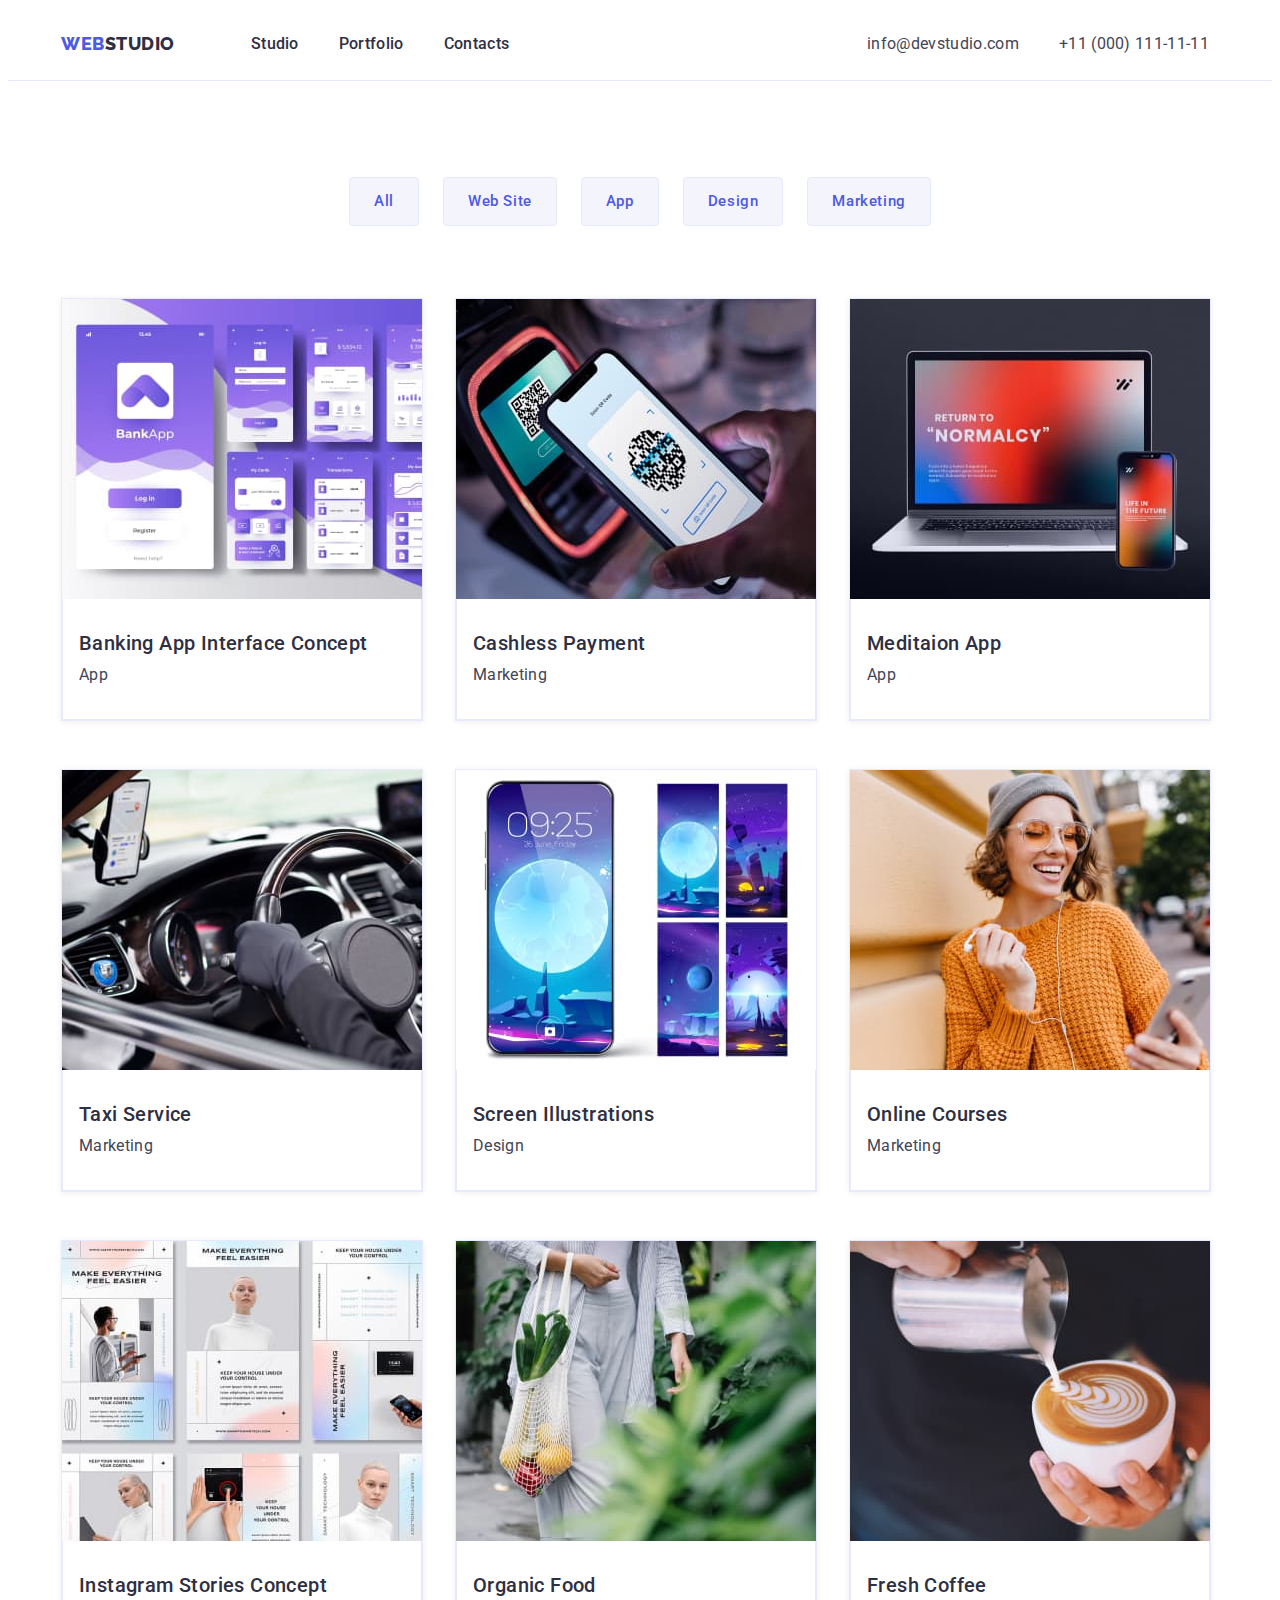
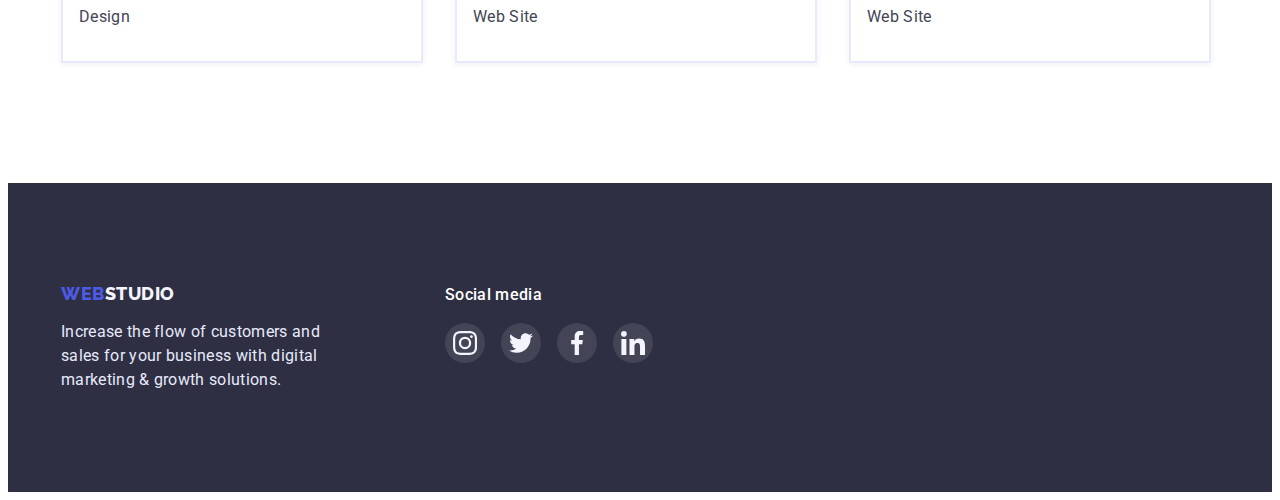
==== portfolio.html @ 4a29c6fa "Initial commit" ====
<!DOCTYPE html>
<html lang="en">
  <head>
    <meta charset="UTF-8" />
    <meta http-equiv="X-UA-Compatible" content="IE=edge" />
    <meta name="viewport" content="width=device-width, initial-scale=1.0" />
    <title>Portfolio</title>
    <link rel="preconnect" href="https://fonts.googleapis.com" />
    <link rel="preconnect" href="https://fonts.gstatic.com" crossorigin />
    <link
      href="https://fonts.googleapis.com/css2?family=Raleway:wght@800&family=Roboto:wght@400;500;700;900&display=swap"
      rel="stylesheet"
    />
    <link
      rel="stylesheet"
      href="https://cdnjs.cloudflare.com/ajax/libs/modern-normalize/1.1.0/modern-normalize.min.css"
      integrity="sha512-wpPYUAdjBVSE4KJnH1VR1HeZfpl1ub8YT/NKx4PuQ5NmX2tKuGu6U/JRp5y+Y8XG2tV+wKQpNHVUX03MfMFn9Q=="
      crossorigin="anonymous"
      referrerpolicy="no-referrer"
    />
    <link rel="stylesheet" href="./css/style.css" />
  </head>
  <body>
    <header class="header">
      <div class="container header-list">
        <!-- navigation-->
        <nav class="header-navigation">
          <a class="header-logo" href="./index.html">
            <span class="span-logo">Web</span>Studio</a
          >
          <ul class="header-list list">
            <li class="header-item">
              <a class="header-link" href="./index.html">Studio</a>
            </li>
            <li class="header-item">
              <a class="header-link" href="./portfolio.html">Portfolio</a>
            </li>
            <li class="header-item">
              <a class="header-link" href="./contacts.html">Contacts</a>
            </li>
          </ul>
        </nav>

        <address class="address">
          <ul class="address-list list">
            <li class="address-phone">
              <a class="address-link" href="mailto:info@devstudio.com"
                >info@devstudio.com</a
              >
            </li>
            <li class="address-email">
              <a class="address-link" href="tel:+110001111111"
                >+11 (000) 111-11-11</a
              >
            </li>
          </ul>
        </address>
      </div>
    </header>
    <main class="main">
      <!--Filters-->
      <section class="portfolio-section">
        <div class="container">
          <h1 class="visually-hidden">Portfolio page</h1>
          <ul class="filter-list list">
            <li class="filter-list-item">
              <button class="filter-list-item-btn" type="button">All</button>
            </li>
            <li class="filter-list-item">
              <button class="filter-list-item-btn" type="button">
                Web Site
              </button>
            </li>
            <li class="filter-list-item">
              <button class="filter-list-item-btn" type="button">App</button>
            </li>
            <li class="filter-list-item">
              <button class="filter-list-item-btn" type="button">Design</button>
            </li>
            <li class="filter-list-item">
              <button class="filter-list-item-btn" type="button">
                Marketing
              </button>
            </li>
          </ul>

          <!--Projects-->

          <ul class="projects-section-list list">
            <li class="projects-section-item">
              <a class="projects-card" href=" ">
                <img
                  src="./images/img1.1.jpg"
                  alt="different screens of app"
                  width="360"
                />
                <div class="portfolio-card">
                  <h2 class="projects-section-name">
                    Banking App Interface Concept
                  </h2>
                  <p class="projects-section-type">App</p>
                </div></a
              >
            </li>
            <li class="projects-section-item">
              <a class="projects-card" href=" ">
                <img
                  src="./images/img1.2.jpg"
                  alt="phone with QR reader on the screen"
                  width="360"
                />
                <div class="portfolio-card">
                  <h2 class="projects-section-name">Cashless Payment</h2>
                  <p class="projects-section-type">Marketing</p>
                </div></a
              >
            </li>
            <li class="projects-section-item">
              <a class="projects-card" href=" ">
                <img
                  src="./images/img1.3.jpg"
                  alt="laptop and phone with the same app on the screen"
                  width="360"
                />
                <div class="portfolio-card">
                  <h2 class="projects-section-name">Meditaion App</h2>
                  <p class="projects-section-type">App</p>
                </div></a
              >
            </li>
            <li class="projects-section-item">
              <a class="projects-card" href=" ">
                <img
                  src="./images/img1.4.jpg"
                  alt="steering wheel with hands on it and a phone abow"
                  width="360"
                />
                <div class="portfolio-card">
                  <h2 class="projects-section-name">Taxi Service</h2>
                  <p class="projects-section-type">Marketing</p>
                </div></a
              >
            </li>
            <li class="projects-section-item">
              <a class="projects-card" href=" ">
                <img
                  src="./images/img1.5.jpg"
                  alt="different screen backgrounds with the Moon and cliffs"
                  width="360"
                />
                <div class="portfolio-card">
                  <h2 class="projects-section-name">Screen Illustrations</h2>
                  <p class="projects-section-type">Design</p>
                </div></a
              >
            </li>
            <li class="projects-section-item">
              <a class="projects-card" href=" ">
                <img
                  src="./images/img1.6.jpg"
                  alt="Girl with headphones and phone"
                  width="360"
                />
                <div class="portfolio-card">
                  <h2 class="projects-section-name">Online Courses</h2>
                  <p class="projects-section-type">Marketing</p>
                </div></a
              >
            </li>
            <li class="projects-section-item">
              <a class="projects-card" href=" ">
                <img
                  src="./images/img1.7.jpg"
                  alt="screenshots of instagram stories"
                  width="360"
                />
                <div class="portfolio-card">
                  <h2 class="projects-section-name">
                    Instagram Stories Concept
                  </h2>
                  <p class="projects-section-type">Design</p>
                </div></a
              >
            </li>
            <li class="projects-section-item">
              <a class="projects-card" href=" ">
                <img
                  src="./images/img1.8.jpg"
                  alt="woman with a bag and friuts inside of it"
                  width="360"
                />
                <div class="portfolio-card">
                  <h2 class="projects-section-name">Organic Food</h2>
                  <p class="projects-section-type">Web Site</p>
                </div></a
              >
            </li>
            <li class="projects-section-item">
              <a class="projects-card" href=" ">
                <img
                  src="./images/img1.9.jpg"
                  alt="moment of adding milk into the Coffee"
                  width="360"
                />
                <div class="portfolio-card">
                  <h2 class="projects-section-name">Fresh Coffee</h2>
                  <p class="projects-section-type">Web Site</p>
                </div></a
              >
            </li>
          </ul>
        </div>
      </section>
    </main>
    <footer class="footer">
      <div class="container footer-cards">
        <div class="footer-card">
          <a class="footer-link" href="./index.html"
            ><span class="footer-span-logo">Web</span>Studio</a
          >
          <p class="footer-text">
            Increase the flow of customers and sales for your business with
            digital marketing & growth solutions.
          </p>
        </div>
        <div class="footer-social">
          <p class="footer-social-header">Social media</p>
          <ul class="footer-social-list">
            <li class="footer-social-list-item">
              <a class="footer-social-link" href="">
                <svg class="footer-icon" width="24" height="24">
                  <use href="./images/icons.svg#icon-instagram"></use>
                </svg>
              </a>
            </li>
            <li class="footer-social-list-item">
              <a class="footer-social-link" href="">
                <svg class="footer-icon" width="24" height="24">
                  <use href="./images/icons.svg#icon-twitter"></use>
                </svg>
              </a>
            </li>
            <li class="footer-social-list-item">
              <a class="footer-social-link" href="">
                <svg class="footer-icon" width="24" height="24">
                  <use href="./images/icons.svg#icon-facebook"></use>
                </svg>
              </a>
            </li>
            <li class="footer-social-list-item">
              <a class="footer-social-link" href="">
                <svg class="footer-icon" width="24" height="24">
                  <use href="./images/icons.svg#icon-linkedin"></use>
                </svg>
              </a>
            </li>
          </ul>
        </div>
      </div>
    </footer>
  </body>
</html>
---- css/style.css ----
body {
  font-family: 'Roboto', sans-serif;
  color: var(--small-elements-color);
  background-color: var(--main-background);
}
h1,
h2,
h3,
h3,
h4,
h5,
h6,
p {
  margin: 0;
}
ul {
  list-style: none;
  margin: 0;
  padding-left: 0;
}
a {
  text-decoration: none;
  color: inherit;
}
img {
  display: block;
  max-width: 100%;
  height: auto;
}
.container {
  width: 1158px;

  margin-right: auto;

  margin-left: auto;
  padding-left: 15px;
  padding-right: 15px;
}
:root {
  --text-color: #2e2f42; /* NAVY BLUE */
  --hover-btn: #404bbf; /* OCEAN */
  --small-elements-color: #434455; /* slate*/
  --main-background: #ffffff; /* white*/
  --logo-color: #4d5ae5; /* iris*/
  --footer-link-color: #f4f4fd; /* CLOUD */
  --footer-text-color: #e7e9fc; /* CORNFLOWER */
  --borders-color: #8e8f99; /* LIGHT SLATE */
  --logo-font: 'Raleway', sans-serif;
  --universal-gap: 24px;
  --green: #31d0aa;
  --footer-socials-bcgr: rgba(255, 255, 255, 0.1);
  --hero-eclipse: rgba(46, 47, 66, 0.7);
}
.list {
  list-style: none;
  list-style-position: inherit;
}
.visually-hidden {
  position: absolute;
  width: 1px;
  height: 1px;
  margin: -1px;
  border: 0;
  padding: 0;
  white-space: nowrap;
  clip-path: inset(100%);
  clip: rect(0 0 0 0);
  overflow: hidden;
}
/* -----------header----------- */
.header-list {
  display: flex;
  align-items: center;
  gap: 40px;
}
.header {
  border-bottom: 1px solid var(--footer-text-color);
}
.header-navigation {
  display: flex;
  align-items: center;
}

.header-logo {
  font-family: var(--logo-font);
  font-weight: 800;
  font-size: 18px;
  line-height: 1.33;
  margin-right: 76px;
  letter-spacing: 0.03em;
  text-transform: uppercase;
  color: var(--text-color);

  text-decoration: none;
}
.span-logo {
  color: var(--logo-color);
}

.header-link {
  display: inline-block;
  text-decoration: none;
  color: var(--text-color);
  font-weight: 500;
  font-size: 16px;
  line-height: 1.5;
  padding-top: 24px;
  padding-bottom: 24px;
  letter-spacing: 0.02em;
}
.header-link:hover,
.header-link:focus {
  color: var(--hover-btn);
}

/* ------------address-------------- */
.address-list {
  display: flex;
  gap: 20px;
  margin-left: auto;
}
.address-link {
  text-decoration: none;
  color: var(--small-elements-color);
  font-style: normal;
  font-size: 16px;
  line-height: 1.5;
  padding: 24px 10px;
  letter-spacing: 0.02em;
}
.address-link:hover,
.address-link:focus {
  color: var(--hover-btn);
}
.address-phone {
}
.address {
  margin-left: auto;
}
.address-email {
}

/*---------------------footer--------------- */
.footer {
  background: var(--text-color);
  padding: 100px 0;
}
.footer-cards {
  display: flex;
  align-items: baseline;
}
.footer-card {
}
.footer-link {
  text-decoration: none;
  color: var(--footer-link-color);

  font-family: var(--logo-font);

  font-weight: 800;
  font-size: 18px;
  line-height: 1.16;

  margin-bottom: 8px;
  letter-spacing: 0.03em;
  text-transform: uppercase;
}
.footer-text {
  font-size: 16px;
  line-height: 1.5;
  /* or 150% */
  width: 264px;
  letter-spacing: 0.02em;
  max-height: 264px;
  margin-top: 16px;

  color: var(--footer-text-color);
}
.footer-span-logo {
  color: var(--logo-color);
}
.footer-social {
  margin-left: 120px;
  width: 208px;
  height: 80px;
}
.footer-social-header {
  font-weight: 500;
  font-size: 16px;
  line-height: 24px;
  /* identical to box height, or 150% */

  letter-spacing: 0.02em;
  color: var(--main-background);
  margin-bottom: 16px;
}
.footer-social-list {
  display: flex;
  gap: 16px;
}
.footer-social-list-item {
}
.footer-social-link {
  display: flex;
  border: 0px solid var(--footer-socials-bcgr);
  border-radius: 50%;
  background-color: var(--footer-socials-bcgr);
  width: 40px;
  height: 40px;
  justify-content: center;
  align-items: center;
  fill: var(--footer-link-color);
}
.footer-social-link:is(:hover, :focus) {
  background-color: var(--green);
}
.footer-icon {
}

/*---------------------hero--------------- */
.hero {
  height: 600px;
  background: var(--text-color);
  background-image: linear-gradient(var(--hero-eclipse), var(--hero-eclipse)),
    url(../images/hero.jpg);
  background-repeat: no-repeat;
  background-position: center;
  background-size: cover;
  margin-left: auto;
  margin-right: auto;
  max-width: 1440px;
  padding-top: 188px;
  padding-bottom: 188px;
}
.hero-container {
  display: flex;
  flex-direction: column;
  align-items: center;
  max-width: 1440рх;
}
.hero-slogan {
  /* Header 1 */
  display: block;

  width: 496px;
  font-size: 56px;
  line-height: 1.07;
  /* or 107% */

  margin-bottom: 48px;
  text-align: center;
  letter-spacing: 0.02em;

  color: var(--main-background);
}
.hero-button {
  font-family: inherit;
  background: var(--logo-color);
  border-radius: 4px;
  padding: 16px 32px;
  min-width: 169px;

  font-weight: 500;
  font-size: 16px;
  line-height: 1.5;

  color: var(--main-background);
  border-style: none;
  /* Inside auto layout */
  cursor: pointer;
}
.hero-button:hover {
  background-color: var(--hover-btn);
}
/*----------------------------Values---------------------*/
.values-section {
  padding: 120px 0;
}

.values-section-list {
  display: flex;
  gap: var(--universal-gap);
}

.values-section-item {
  width: calc((100%-72px) / 4);
}
.value-item-box {
  display: flex;
  justify-content: center;
  align-items: center;
  background-color: var(--footer-link-color);
  border-radius: 4px;
  margin-bottom: 8px;
  min-height: 112px;
}
.value-icon {
}
.values-section-item-header {
  font-weight: 500;
  font-size: 20px;
  line-height: 1.2;
  margin-bottom: 8px;
  letter-spacing: 0.02em;

  /* NAVY BLUE */

  color: var(--text-color);
}
.values-section-item-text {
  font-size: 16px;
  line-height: 1.5;
  /* or 150% */

  letter-spacing: 0.02em;

  /* SLATE */

  color: var(--text-color);
}
/*----------------------------Doing---------------------*/
.doing-section {
  padding-bottom: 120px;
}
.doing-section-header {
  font-size: 36px;
  line-height: 1.11;

  text-align: center;
  letter-spacing: 0.02em;
  text-transform: capitalize;
  margin-bottom: 72px;

  /* NAVY BLUE */
  color: var(--text-color);
}

.doing-section-list {
  display: flex;
  gap: var(--universal-gap);
  padding-left: 0;
}
/*
.doing-section-item {
} */
/*----------------------------Team---------------------*/
.team-section {
  padding-top: 120px;
  padding-bottom: 120px;
  background-color: var(--footer-link-color);
}
.team-section-header {
  font-size: 36px;
  line-height: 1.11;
  text-align: center;
  letter-spacing: 0.02em;
  text-transform: capitalize;
  margin-bottom: 72px;

  /* NAVY BLUE */

  color: var(--text-color);
}
.team-section-lsit {
  display: flex;

  gap: var(--universal-gap);
  padding-left: 0;
}

.team-section-item {
  box-shadow: 0px 1px 6px rgb(46 47 66 / 8%), 0px 1px 1px rgb(46 47 66 / 16%),
    0px 2px 1px rgb(46 47 66 / 8%);
  border-radius: 0 0 4px 4px;
}
.card {
  text-align: center;
  background: var(--main-background);
  box-shadow: 0px 1px 6px rgba(46, 47, 66, 0.08),
    0px 1px 1px rgba(46, 47, 66, 0.16), 0px 2px 1px rgba(46, 47, 66, 0.08);
  border-radius: 0px 0px 4px 4px;

  padding: 32px 16px;
}
.team-section-name {
  font-weight: 500;
  font-size: 20px;
  line-height: 1.2;
  margin-bottom: 8px;

  letter-spacing: 0.02em;
  color: var(--text-color);
}
.team-section-position {
  font-size: 16px;
  line-height: 1.5;
  letter-spacing: 0.02em;
  margin-bottom: 8px;
}

.social-list {
  display: flex;
  gap: 24px;
  justify-content: center;
  align-items: center;
}
.social-list-link {
  background-color: var(--logo-color);
}
.social-list-link:hover {
  background-color: var(--hover-btn);
  color: var(--hover-btn);
}
.social-list-item {
}
.social-list-link {
  display: flex;
  background-color: var(--logo-color);

  border-radius: 50%;

  width: 40px;
  height: 40px;
  justify-content: center;
  align-items: center;
}

.team-social-icon {
  fill: var(--footer-link-color);
}

/* ----------------------------------Customers section ----------------------------------- */
.customers-section {
  padding: 130px 0 120px 0;
}
.customers-section-header {
  font-size: 36px;
  line-height: 1.11;
  text-align: center;
  letter-spacing: 0.02em;
  text-transform: capitalize;
  margin-bottom: 72px;

  /* NAVY BLUE */

  color: var(--text-color);
}
.customers-list {
  display: flex;
  gap: var(--universal-gap);
  justify-content: center;
}
.customers-list-item {
  width: 168px;
  height: 88px;
}
.customers-link {
  display: flex;
  justify-content: center;
  align-items: center;
  width: 100%;
  height: 100%;
  border: 1px solid var(--borders-color);
  border-radius: 4%;
}

.customers-link:is(:hover, :focus) {
  border-color: var(--hover-btn);
  color: var(--hover-btn);
}

.customers-icon {
  fill: var(--borders-color);
}
.customers-link:hover .customers-icon,
.customers-link:focus .customers-icon {
  fill: var(--hover-btn);
}

/* -------------------------------Portfolio page------------------------- */
.portfolio-section {
  padding-top: 96px;
  padding-bottom: 120px;
}
.filter-list {
  display: flex;
  justify-content: center;
  gap: var(--universal-gap);
  padding-left: 0;
  margin-bottom: 72px;
}
/* 
.filter-list-item {
} */
.filter-list-item-btn {
  font-family: inherit;
  padding: 12px 24px;

  /* CLOUD */

  background: var(--footer-link-color);
  /* CORNFLOWER */

  border: 1px solid var(--footer-text-color);
  border-radius: 4px;
  font-weight: 500;
  font-size: 15px;
  line-height: 1.5;

  letter-spacing: 0.04em;

  /* IRIS */

  color: var(--logo-color);
  cursor: pointer;
}
.filter-list-item-btn:hover,
.filter-list-item-btn:focus {
  border: 0;
  color: var(--main-background);
  background: var(--hover-btn);
  box-shadow: 0px 3px 1px rgba(0, 0, 0, 0.1), 0px 2px 1px rgba(0, 0, 0, 0.08),
    0px 2px 2px rgba(0, 0, 0, 0.12);
}
/* ----------------------------------Projects section--------------------- */

.projects-section-list {
  display: flex;
  flex-wrap: wrap;
  column-gap: var(--universal-gap);
  row-gap: 48px;
  padding-left: 0;
}

.projects-section-item {
  flex-basis: calc((100% - 48px) / 3);
}
.projects-card {
  display: inline-block;
  border: 1px solid var(--footer-text-color);
  box-shadow: 0px 1px 6px rgba(46, 47, 66, 0.08);
}
.projects-card:hover,
.projects-card:focus {
  border: 0.5px solid var(--footer-link-color)
  box-shadow: 0px 1px 6px rgba(46, 47, 66, 0.08),
    0px 1px 1px rgba(46, 47, 66, 0.16), 0px 2px 1px rgba(46, 47, 66, 0.08);
}
.portfolio-card {
  padding-top: 32px;
  padding-bottom: 32px;
  padding-left: 16px;

  border: 1px solid var(--footer-text-color);
  border-top: none;
}
.projects-section-name {
  font-weight: 500;
  font-size: 20px;
  line-height: 1.2;
  margin-bottom: 8px;

  letter-spacing: 0.02em;
  color: var(--text-color);
}
.projects-section-type {
  font-size: 16px;
  line-height: 1.5;
  letter-spacing: 0.02em;
}
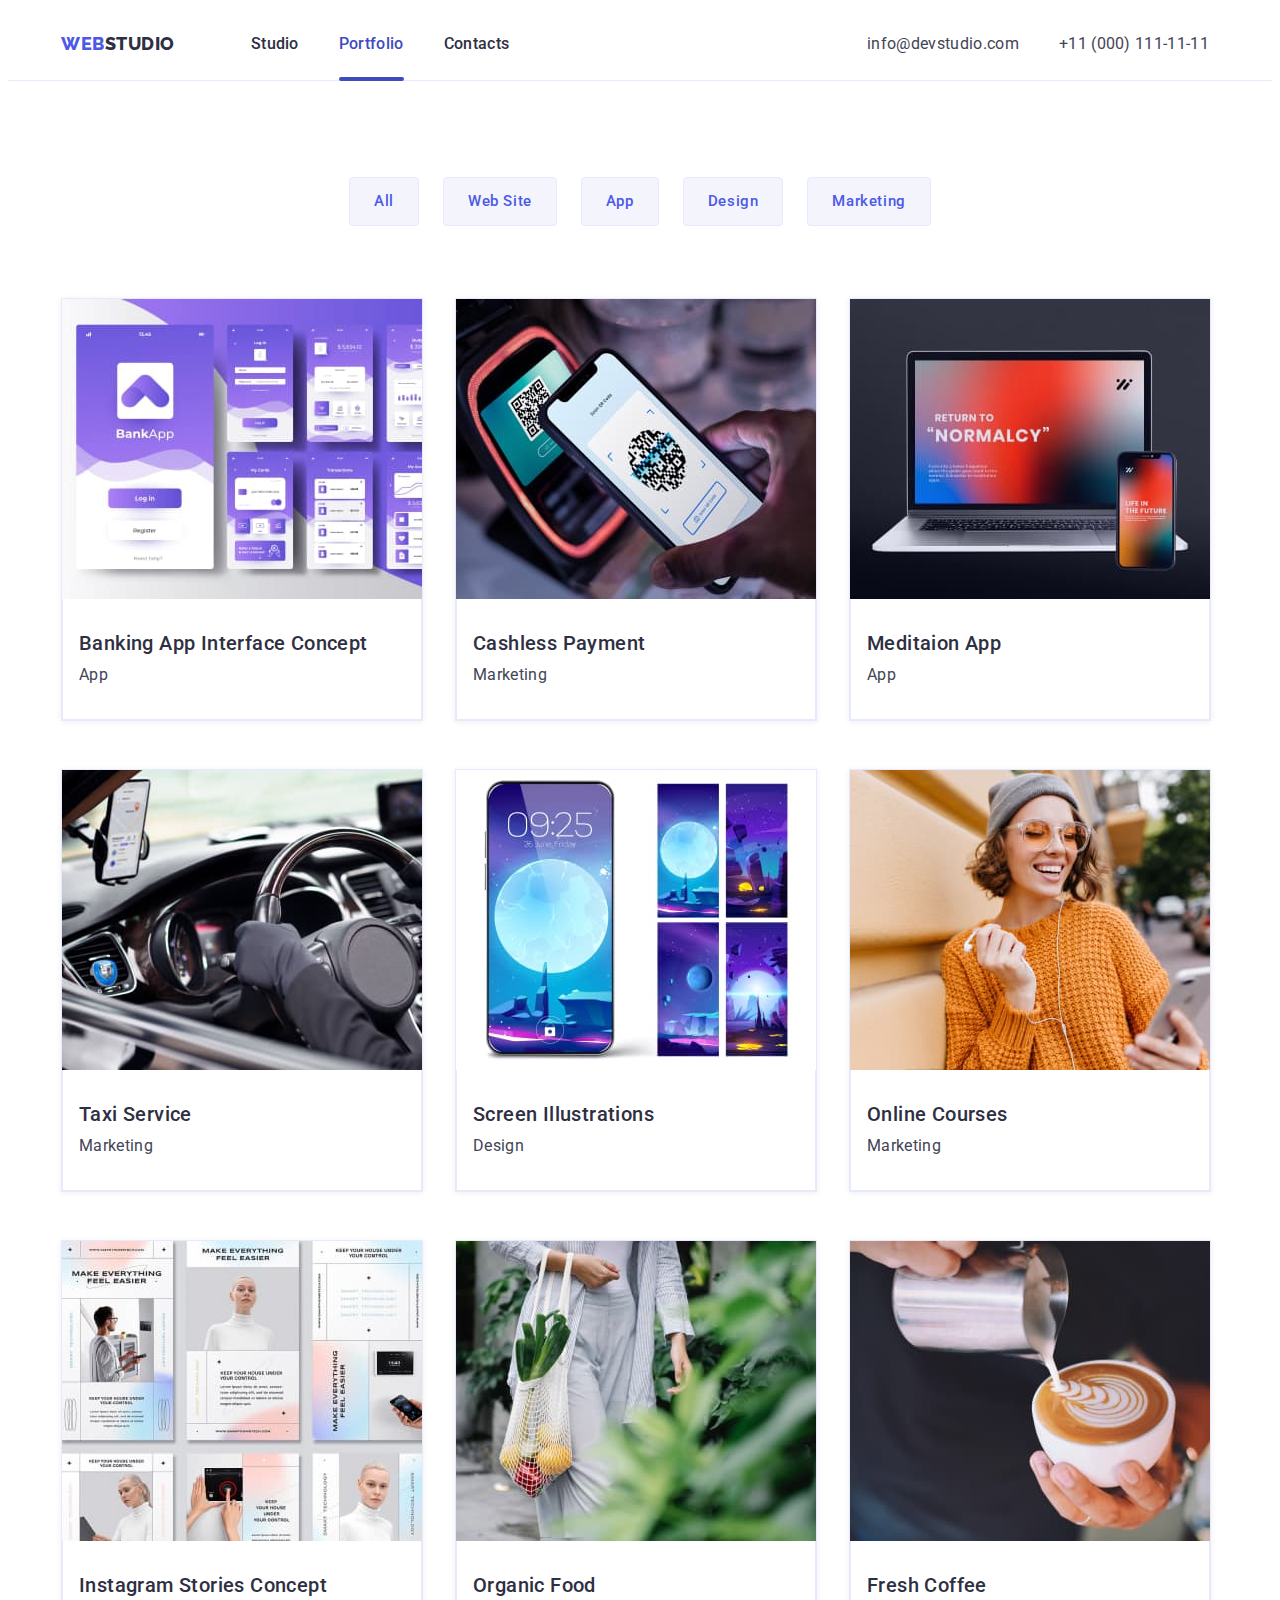
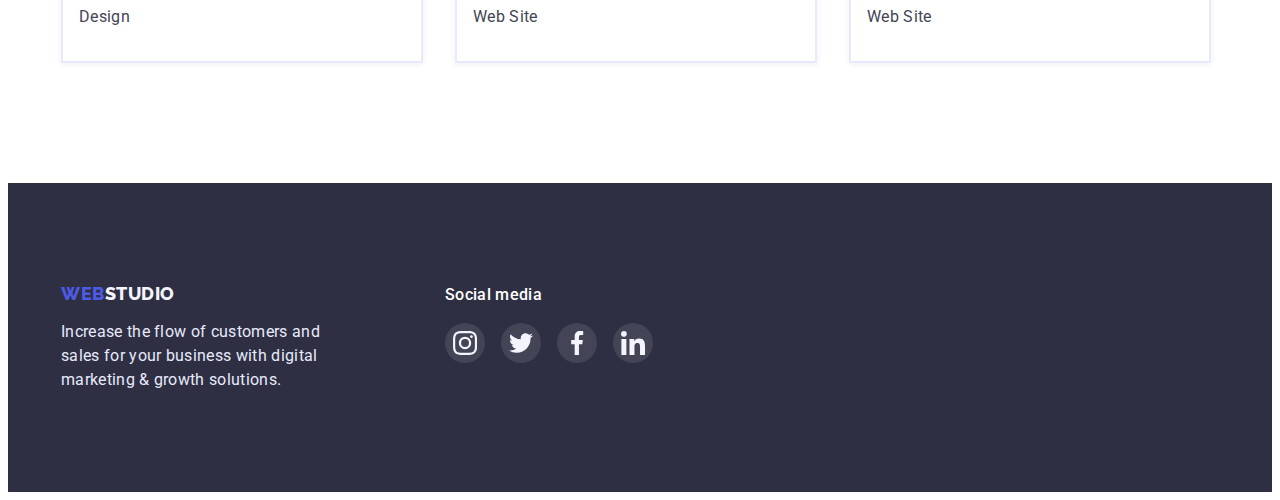
==== commit 89805280: "hw5-before check" ====
--- a/portfolio.html
+++ b/portfolio.html
@@ -33,7 +33,7 @@
               <a class="header-link" href="./index.html">Studio</a>
             </li>
             <li class="header-item">
-              <a class="header-link" href="./portfolio.html">Portfolio</a>
+              <a class="header-link current-page" href="./portfolio.html">Portfolio</a>
             </li>
             <li class="header-item">
               <a class="header-link" href="./contacts.html">Contacts</a>
@@ -89,12 +89,13 @@
           <ul class="projects-section-list list">
             <li class="projects-section-item">
               <a class="projects-card" href=" ">
+                <div class="projects-card-wraper">
                 <img
                   src="./images/img1.1.jpg"
                   alt="different screens of app"
                   width="360"
-                />
-                <div class="portfolio-card">
+                /><p class="projects-card-overlay">Lorem ipsum dolor sit amet consectetur adipisicing elit. Atque repudiandae provident iure doloribus libero nisi, ab inventore expedita ad accusamus numquam nulla mollitia enim harum nesciunt quasi repellendus vero tempore.</p>
+              </div><div class="portfolio-card">
                   <h2 class="projects-section-name">
                     Banking App Interface Concept
                   </h2>
@@ -104,12 +105,13 @@
             </li>
             <li class="projects-section-item">
               <a class="projects-card" href=" ">
+                <div class="projects-card-wraper">
                 <img
                   src="./images/img1.2.jpg"
                   alt="phone with QR reader on the screen"
                   width="360"
-                />
-                <div class="portfolio-card">
+                /><p class="projects-card-overlay">Lorem ipsum dolor sit amet consectetur adipisicing elit. Atque repudiandae provident iure doloribus libero nisi, ab inventore expedita ad accusamus numquam nulla mollitia enim harum nesciunt quasi repellendus vero tempore.</p>
+              </div><div class="portfolio-card">
                   <h2 class="projects-section-name">Cashless Payment</h2>
                   <p class="projects-section-type">Marketing</p>
                 </div></a
@@ -117,12 +119,13 @@
             </li>
             <li class="projects-section-item">
               <a class="projects-card" href=" ">
+                <div class="projects-card-wraper">
                 <img
                   src="./images/img1.3.jpg"
                   alt="laptop and phone with the same app on the screen"
                   width="360"
-                />
-                <div class="portfolio-card">
+                /><p class="projects-card-overlay">Lorem ipsum dolor sit amet consectetur adipisicing elit. Atque repudiandae provident iure doloribus libero nisi, ab inventore expedita ad accusamus numquam nulla mollitia enim harum nesciunt quasi repellendus vero tempore.</p>
+              </div><div class="portfolio-card">
                   <h2 class="projects-section-name">Meditaion App</h2>
                   <p class="projects-section-type">App</p>
                 </div></a
@@ -130,12 +133,13 @@
             </li>
             <li class="projects-section-item">
               <a class="projects-card" href=" ">
+                <div class="projects-card-wraper">
                 <img
                   src="./images/img1.4.jpg"
                   alt="steering wheel with hands on it and a phone abow"
                   width="360"
-                />
-                <div class="portfolio-card">
+                /><p class="projects-card-overlay">Lorem ipsum dolor sit amet consectetur adipisicing elit. Atque repudiandae provident iure doloribus libero nisi, ab inventore expedita ad accusamus numquam nulla mollitia enim harum nesciunt quasi repellendus vero tempore.</p>
+              </div><div class="portfolio-card">
                   <h2 class="projects-section-name">Taxi Service</h2>
                   <p class="projects-section-type">Marketing</p>
                 </div></a
@@ -143,12 +147,13 @@
             </li>
             <li class="projects-section-item">
               <a class="projects-card" href=" ">
+                <div class="projects-card-wraper">
                 <img
                   src="./images/img1.5.jpg"
                   alt="different screen backgrounds with the Moon and cliffs"
                   width="360"
-                />
-                <div class="portfolio-card">
+                /><p class="projects-card-overlay">Lorem ipsum dolor sit amet consectetur adipisicing elit. Atque repudiandae provident iure doloribus libero nisi, ab inventore expedita ad accusamus numquam nulla mollitia enim harum nesciunt quasi repellendus vero tempore.</p>
+              </div><div class="portfolio-card">
                   <h2 class="projects-section-name">Screen Illustrations</h2>
                   <p class="projects-section-type">Design</p>
                 </div></a
@@ -156,12 +161,13 @@
             </li>
             <li class="projects-section-item">
               <a class="projects-card" href=" ">
+                <div class="projects-card-wraper">
                 <img
                   src="./images/img1.6.jpg"
                   alt="Girl with headphones and phone"
                   width="360"
-                />
-                <div class="portfolio-card">
+                /><p class="projects-card-overlay">Lorem ipsum dolor sit amet consectetur adipisicing elit. Atque repudiandae provident iure doloribus libero nisi, ab inventore expedita ad accusamus numquam nulla mollitia enim harum nesciunt quasi repellendus vero tempore.</p>
+              </div><div class="portfolio-card">
                   <h2 class="projects-section-name">Online Courses</h2>
                   <p class="projects-section-type">Marketing</p>
                 </div></a
@@ -169,12 +175,13 @@
             </li>
             <li class="projects-section-item">
               <a class="projects-card" href=" ">
+                <div class="projects-card-wraper">
                 <img
                   src="./images/img1.7.jpg"
                   alt="screenshots of instagram stories"
                   width="360"
-                />
-                <div class="portfolio-card">
+                /><p class="projects-card-overlay">Lorem ipsum dolor sit amet consectetur adipisicing elit. Atque repudiandae provident iure doloribus libero nisi, ab inventore expedita ad accusamus numquam nulla mollitia enim harum nesciunt quasi repellendus vero tempore.</p>
+              </div><div class="portfolio-card">
                   <h2 class="projects-section-name">
                     Instagram Stories Concept
                   </h2>
@@ -184,12 +191,13 @@
             </li>
             <li class="projects-section-item">
               <a class="projects-card" href=" ">
+                <div class="projects-card-wraper">
                 <img
                   src="./images/img1.8.jpg"
                   alt="woman with a bag and friuts inside of it"
                   width="360"
-                />
-                <div class="portfolio-card">
+                /><p class="projects-card-overlay">Lorem ipsum dolor sit amet consectetur adipisicing elit. Atque repudiandae provident iure doloribus libero nisi, ab inventore expedita ad accusamus numquam nulla mollitia enim harum nesciunt quasi repellendus vero tempore.</p>
+              </div><div class="portfolio-card">
                   <h2 class="projects-section-name">Organic Food</h2>
                   <p class="projects-section-type">Web Site</p>
                 </div></a
@@ -197,12 +205,13 @@
             </li>
             <li class="projects-section-item">
               <a class="projects-card" href=" ">
+                <div class="projects-card-wraper">
                 <img
                   src="./images/img1.9.jpg"
                   alt="moment of adding milk into the Coffee"
                   width="360"
-                />
-                <div class="portfolio-card">
+                /><p class="projects-card-overlay">Lorem ipsum dolor sit amet consectetur adipisicing elit. Atque repudiandae provident iure doloribus libero nisi, ab inventore expedita ad accusamus numquam nulla mollitia enim harum nesciunt quasi repellendus vero tempore.</p>
+              </div><div class="portfolio-card">
                   <h2 class="projects-section-name">Fresh Coffee</h2>
                   <p class="projects-section-type">Web Site</p>
                 </div></a
--- a/css/style.css
+++ b/css/style.css
@@ -26,6 +26,9 @@
   display: block;
   max-width: 100%;
   height: auto;
+}
+button{
+  cursor: pointer;
 }
 .container {
   width: 1158px;
@@ -50,6 +53,12 @@
   --green: #31d0aa;
   --footer-socials-bcgr: rgba(255, 255, 255, 0.1);
   --hero-eclipse: rgba(46, 47, 66, 0.7);
+  --modal-bg-color: #FCFCFC;
+  --backdrop-bg-color: rgba(46, 47, 66, 0.4);
+  --trans-dur-func: 250ms cubic-bezier(0.4, 0, 0.2, 1);
+
+  
+
 }
 .list {
   list-style: none;
@@ -67,6 +76,7 @@
   clip: rect(0 0 0 0);
   overflow: hidden;
 }
+
 /* -----------header----------- */
 .header-list {
   display: flex;
@@ -98,6 +108,7 @@
 }
 
 .header-link {
+  position: relative;
   display: inline-block;
   text-decoration: none;
   color: var(--text-color);
@@ -107,11 +118,35 @@
   padding-top: 24px;
   padding-bottom: 24px;
   letter-spacing: 0.02em;
-}
-.header-link:hover,
+  transition: color var(--trans-dur-func);
+}
+.current-page {
+  color: var(--hover-btn);
+}
+
+.current-page::after {
+    content: '';
+    position: absolute;
+    left: 0;
+    bottom: -1px;
+    display: block;
+    width: 100%;
+    height: 4px;
+    background-color: var(--hover-btn);
+    border-radius: 2px;
+    /* transform: scale(0, 0); */
+  }
+  .header-link:hover,
 .header-link:focus {
   color: var(--hover-btn);
 }
+
+  /* .header-link:hover ::after,
+  .header-link:focus ::after  {
+    transform: scale(1, 1);
+
+  } */
+
 
 /* ------------address-------------- */
 .address-list {
@@ -127,6 +162,7 @@
   line-height: 1.5;
   padding: 24px 10px;
   letter-spacing: 0.02em;
+  transition: color var(--trans-dur-func);
 }
 .address-link:hover,
 .address-link:focus {
@@ -210,6 +246,7 @@
   justify-content: center;
   align-items: center;
   fill: var(--footer-link-color);
+  transition: background-color var(--trans-dur-func);
 }
 .footer-social-link:is(:hover, :focus) {
   background-color: var(--green);
@@ -267,7 +304,7 @@
   color: var(--main-background);
   border-style: none;
   /* Inside auto layout */
-  cursor: pointer;
+  transition: background-color var(--trans-dur-func);
 }
 .hero-button:hover {
   background-color: var(--hover-btn);
@@ -406,6 +443,9 @@
 }
 .social-list-link {
   background-color: var(--logo-color);
+  transition: color var(--trans-dur-func),
+  background-color var(--trans-dur-func);
+  
 }
 .social-list-link:hover {
   background-color: var(--hover-btn);
@@ -462,6 +502,8 @@
   height: 100%;
   border: 1px solid var(--borders-color);
   border-radius: 4%;
+  transition: color var(--trans-dur-func),
+  border-color var(--trans-dur-func);
 }
 
 .customers-link:is(:hover, :focus) {
@@ -512,13 +554,15 @@
   /* IRIS */
 
   color: var(--logo-color);
-  cursor: pointer;
+  transition: box-shadow var(--trans-dur-func),  color var(--trans-dur-func),
+  background-color var(--trans-dur-func),
+  border var(--trans-dur-func);
 }
 .filter-list-item-btn:hover,
 .filter-list-item-btn:focus {
   border: 0;
   color: var(--main-background);
-  background: var(--hover-btn);
+  background-color: var(--hover-btn);
   box-shadow: 0px 3px 1px rgba(0, 0, 0, 0.1), 0px 2px 1px rgba(0, 0, 0, 0.08),
     0px 2px 2px rgba(0, 0, 0, 0.12);
 }
@@ -539,13 +583,40 @@
   display: inline-block;
   border: 1px solid var(--footer-text-color);
   box-shadow: 0px 1px 6px rgba(46, 47, 66, 0.08);
+  transition: box-shadow var(--trans-dur-func), 
+  border var(--trans-dur-func);
 }
 .projects-card:hover,
 .projects-card:focus {
-  border: 0.5px solid var(--footer-link-color)
+  border: 0.5px solid var(--footer-link-color),
   box-shadow: 0px 1px 6px rgba(46, 47, 66, 0.08),
     0px 1px 1px rgba(46, 47, 66, 0.16), 0px 2px 1px rgba(46, 47, 66, 0.08);
 }
+.projects-card-wraper {
+  position: relative;
+  overflow: hidden;
+}
+
+.projects-card-overlay {
+  color: var(--footer-link-color);
+  background-color: var(--logo-color);
+  padding-top: 40px;
+  padding-left: 30px;
+  padding-right: 30px;
+  position: absolute;
+  top: 0;
+  left: 0;
+  width: 100%;
+  height: 100%;
+  transform: translateY(100%);
+  transition: transform var(--trans-dur-func);
+  overflow: auto;
+}
+.projects-card:hover .projects-card-overlay,
+.projects-card:focus .projects-card-overlay {
+  transform: translate(0);
+}
+
 .portfolio-card {
   padding-top: 32px;
   padding-bottom: 32px;
@@ -568,3 +639,61 @@
   line-height: 1.5;
   letter-spacing: 0.02em;
 }
+
+/* ----------------------------modal------------------------------- */
+
+.backdrop {
+  position: fixed;
+  top: 0;
+  left: 0;
+  z-index: 100;
+  background-color: var(--backdrop-bg-color);
+  height: 100%;
+  width: 100%;
+  transition: opacity var(--trans-dur-func), visibility var(--trans-dur-func);
+}
+.backdrop.is-hidden{
+  visibility:hidden; 
+  opacity:0; 
+  pointer-events: none;
+}
+.modal {
+  position: absolute;
+  top: 50%;
+  left: 50%;
+  background-color: var(--modal-bg-color);
+  width: 408px;
+height: 576px;
+transform: translate(-50%, -50%);
+}
+
+.modal-close-btn {
+  position: absolute;
+  top: 24px;
+  right: 24px;
+  width: 24px;
+  height: 24px;
+  background-color: var(--footer-text-color);
+  border: 1px solid rgba(0, 0, 0, 0.1);
+  border-radius: 50%;
+  padding: 0;
+  display: flex;
+  justify-content: center;
+  align-items: center;
+  transition:  background-color var(--trans-dur-func),  fill var(--trans-dur-func), 
+  border var(--trans-dur-func);
+}
+.modal-close-btn:hover,
+.modal-close-btn:focus{
+  background-color: var(--hover-btn);
+  border: var(--hover-btn);
+}
+.modal-close-btn-pic {
+  transition: fill var(--trans-dur-func);
+
+}
+.modal-close-btn:hover .modal-close-btn-pic,
+.modal-close-btn:focus .modal-close-btn-pic {
+  fill: var(--main-background);
+
+}